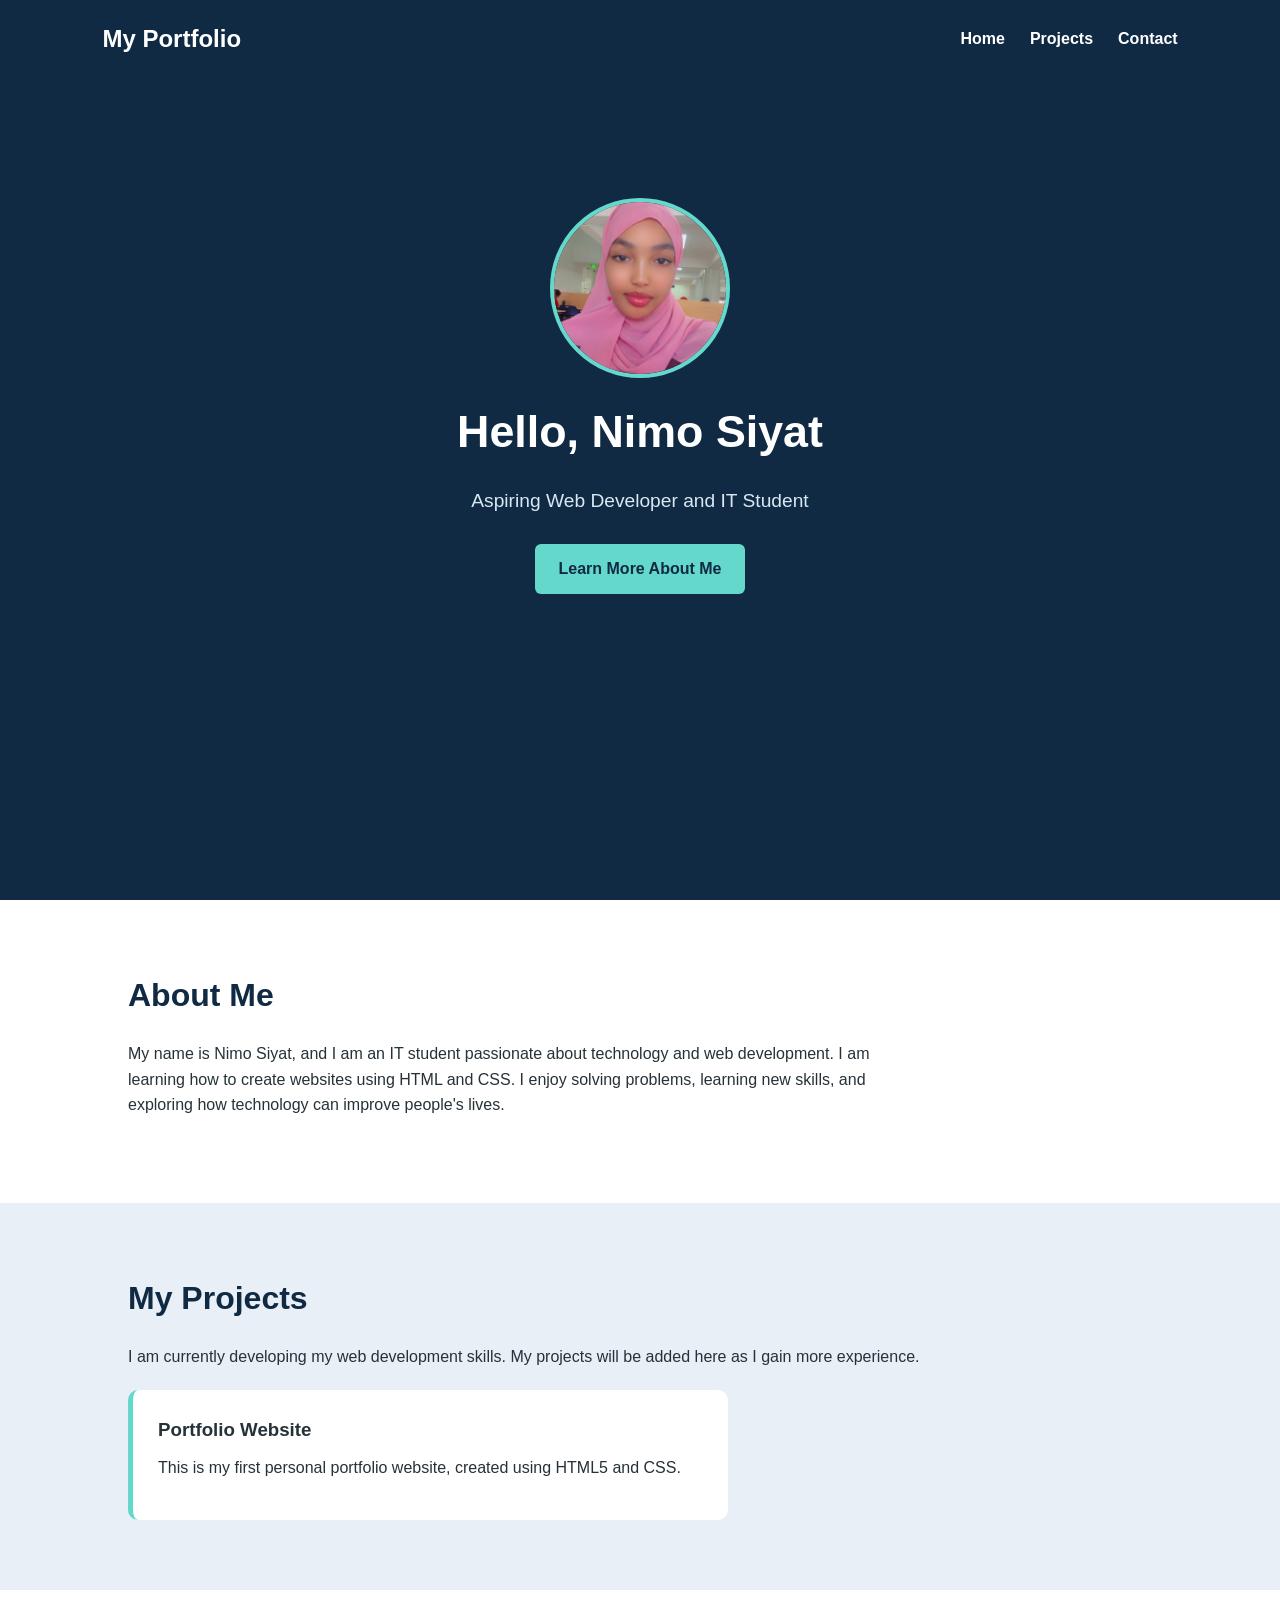
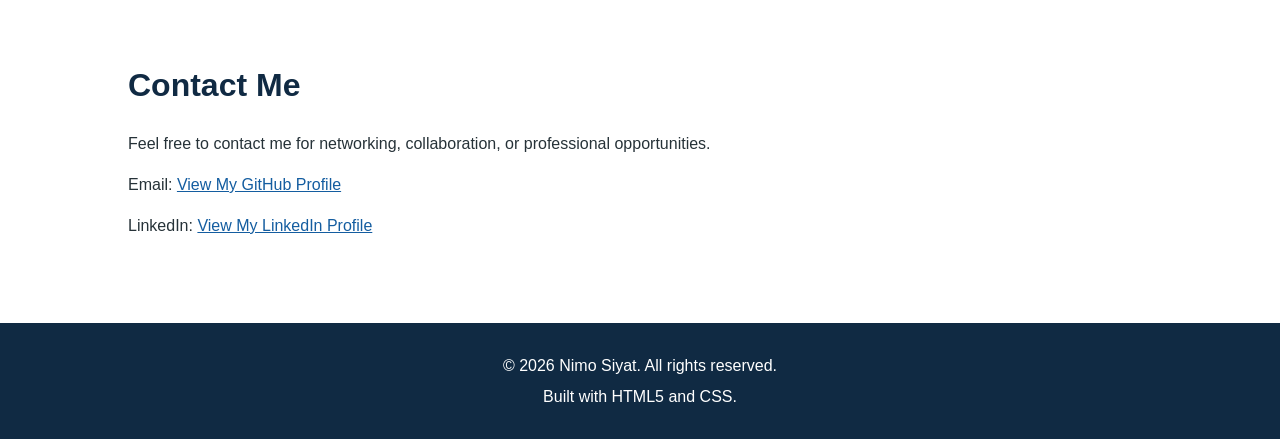
==== index.html @ 01bc9de4 "initial commit" ====
<!DOCTYPE html>
<html lang="en">
<head>
    <meta charset="UTF-8">
    <meta name="viewport" content="width=device-width, initial-scale=1.0">

    <meta name="description" content="My personal portfolio website">

    <title>My Portfolio | Home</title>

    <link rel="stylesheet" href="CSS/style.css">
</head>

<body>

    <header class="hero" id="home">

        <nav class="navbar" aria-label="Main navigation">
            <a href="#home" class="logo">My Portfolio</a>

            <ul class="nav-links">
                <li><a href="#home">Home</a></li>
                <li><a href="#projects">Projects</a></li>
                <li><a href="#contact">Contact</a></li>
            </ul>
        </nav>

        <div class="hero-content">

            <img
                src="images/profile.jpeg"
                alt="A professional photo of Your Name"
                class="profile-photo"
                width="180"
                height="180"
            >

            <h1>Hello, Nimo Siyat</h1>

            <p class="tagline">
                Aspiring Web Developer and IT Student
            </p>

            <a href="#about" class="btn">Learn More About Me</a>

        </div>

    </header>


    <main>

        <section class="about section" id="about">

            <h2>About Me</h2>

            <p>
                My name is Nimo Siyat, and I am an IT student
                passionate about technology and web development.
                I am learning how to create websites using HTML
                and CSS. I enjoy solving problems, learning new
                skills, and exploring how technology can improve
                people's lives.
            </p>

        </section>


        
        <section class="projects section" id="projects">

            <h2>My Projects</h2>

            <p>
                I am currently developing my web development skills.
                My projects will be added here as I gain more
                experience.
            </p>

            <div class="project-card">
                <h3>Portfolio Website</h3>

                <p>
                    This is my first personal portfolio website,
                    created using HTML5 and CSS.
                </p>
            </div>

        </section>


        <section class="contact section" id="contact">

            <h2>Contact Me</h2>

            <p>
                Feel free to contact me for networking,
                collaboration, or professional opportunities.
            </p>

            <p>
                Email:
                <a href="mailto:qwnashwaq@gmail.com>
                    qwnashwaq@gmail.com
                </a>
            </p>

            <p>
                GitHub:
                <a href="https://gitHub.com/NimoSiyat"
                   target="_blank"
                   rel="noopener noreferrer">
                    View My GitHub Profile
                </a>
            </p>

            <p>
                LinkedIn:
                <a href="https://www.linkedin.com/in/Nimo Siyat/"
                   target="_blank"
                   rel="noopener noreferrer">
                    View My LinkedIn Profile
                </a>
            </p>

        </section>

    </main>


    <footer class="footer">

        <p>
            &copy; 2026 Nimo Siyat. All rights reserved.
        </p>

        <p>Built with HTML5 and CSS.</p>

    </footer>

</body>
</html>
---- CSS/style.css ----
/* 1. GENERAL PAGE SETTINGS */

* {
    margin: 0;
    padding: 0;
    box-sizing: border-box;
}

html {
    scroll-behavior: smooth;
    scroll-padding-top: 20px;
}

body {
    font-family: Arial, Helvetica, sans-serif;
    line-height: 1.6;
    color: #263238;
    background-color: #f4f7fb;
}


/* 2. HERO SECTION */

.hero {
    background-color: #102a43;
    color: white;
    min-height: 100vh;
    padding: 20px 8%;
}


/* 3. NAVIGATION BAR */

.navbar {
    display: flex;
    justify-content: space-between;
    align-items: center;
    gap: 20px;
    flex-wrap: wrap;
}

.logo {
    color: white;
    text-decoration: none;
    font-size: 1.5rem;
    font-weight: bold;
}

.nav-links {
    display: flex;
    list-style: none;
    gap: 25px;
    flex-wrap: wrap;
}

.nav-links a {
    color: white;
    text-decoration: none;
    font-weight: bold;
}

.nav-links a:hover,
.nav-links a:focus {
    color: #64d8cb;
}


/* 4. HERO CONTENT */

.hero-content {
    min-height: 75vh;
    display: flex;
    flex-direction: column;
    justify-content: center;
    align-items: center;
    text-align: center;
    gap: 18px;
    padding: 40px 0;
}

.profile-photo {
    width: 180px;
    height: 180px;
    object-fit: cover;
    border-radius: 50%;
    border: 4px solid #64d8cb;
}

.hero-content h1 {
    font-size: 2.8rem;
}

.tagline {
    font-size: 1.2rem;
    color: #d9e8f5;
}


/* 5. BUTTON */

.btn {
    display: inline-block;
    background-color: #64d8cb;
    color: #102a43;
    text-decoration: none;
    padding: 12px 24px;
    border-radius: 6px;
    font-weight: bold;
    margin-top: 10px;
}

.btn:hover,
.btn:focus {
    background-color: white;
}


/* 6. GENERAL SECTIONS */

.section {
    padding: 70px 10%;
}

.section h2 {
    font-size: 2rem;
    color: #102a43;
    margin-bottom: 20px;
}

.section p {
    max-width: 800px;
    margin-bottom: 15px;
}


/* 7. ABOUT SECTION */

.about {
    background-color: white;
}


/* 8. PROJECTS SECTION */

.projects {
    background-color: #e8eff7;
}

.project-card {
    background-color: white;
    padding: 25px;
    border-radius: 10px;
    margin-top: 20px;
    max-width: 600px;
    border-left: 5px solid #64d8cb;
}

.project-card h3 {
    margin-bottom: 10px;
}


/* 9. CONTACT SECTION */

.contact {
    background-color: white;
}

.contact a {
    color: #145da0;
    overflow-wrap: anywhere;
}

.contact a:hover,
.contact a:focus {
    color: #102a43;
}


/* 10. FOOTER */

.footer {
    background-color: #102a43;
    color: white;
    text-align: center;
    padding: 25px 10%;
}

.footer p {
    margin: 5px 0;
}


/* 11. RESPONSIVE DESIGN FOR PHONES */

@media screen and (max-width: 600px) {

    .hero {
        padding: 20px 5%;
        min-height: auto;
    }

    .navbar {
        flex-direction: column;
        gap: 15px;
    }

    .nav-links {
        justify-content: center;
        gap: 15px;
    }

    .hero-content {
        min-height: 65vh;
    }

    .hero-content h1 {
        font-size: 2rem;
    }

    .tagline {
        font-size: 1rem;
    }

    .profile-photo {
        width: 145px;
        height: 145px;
    }

    .section {
        padding: 45px 6%;
    }

    .section h2 {
        font-size: 1.7rem;
    }

    .project-card {
        padding: 18px;
    }
}
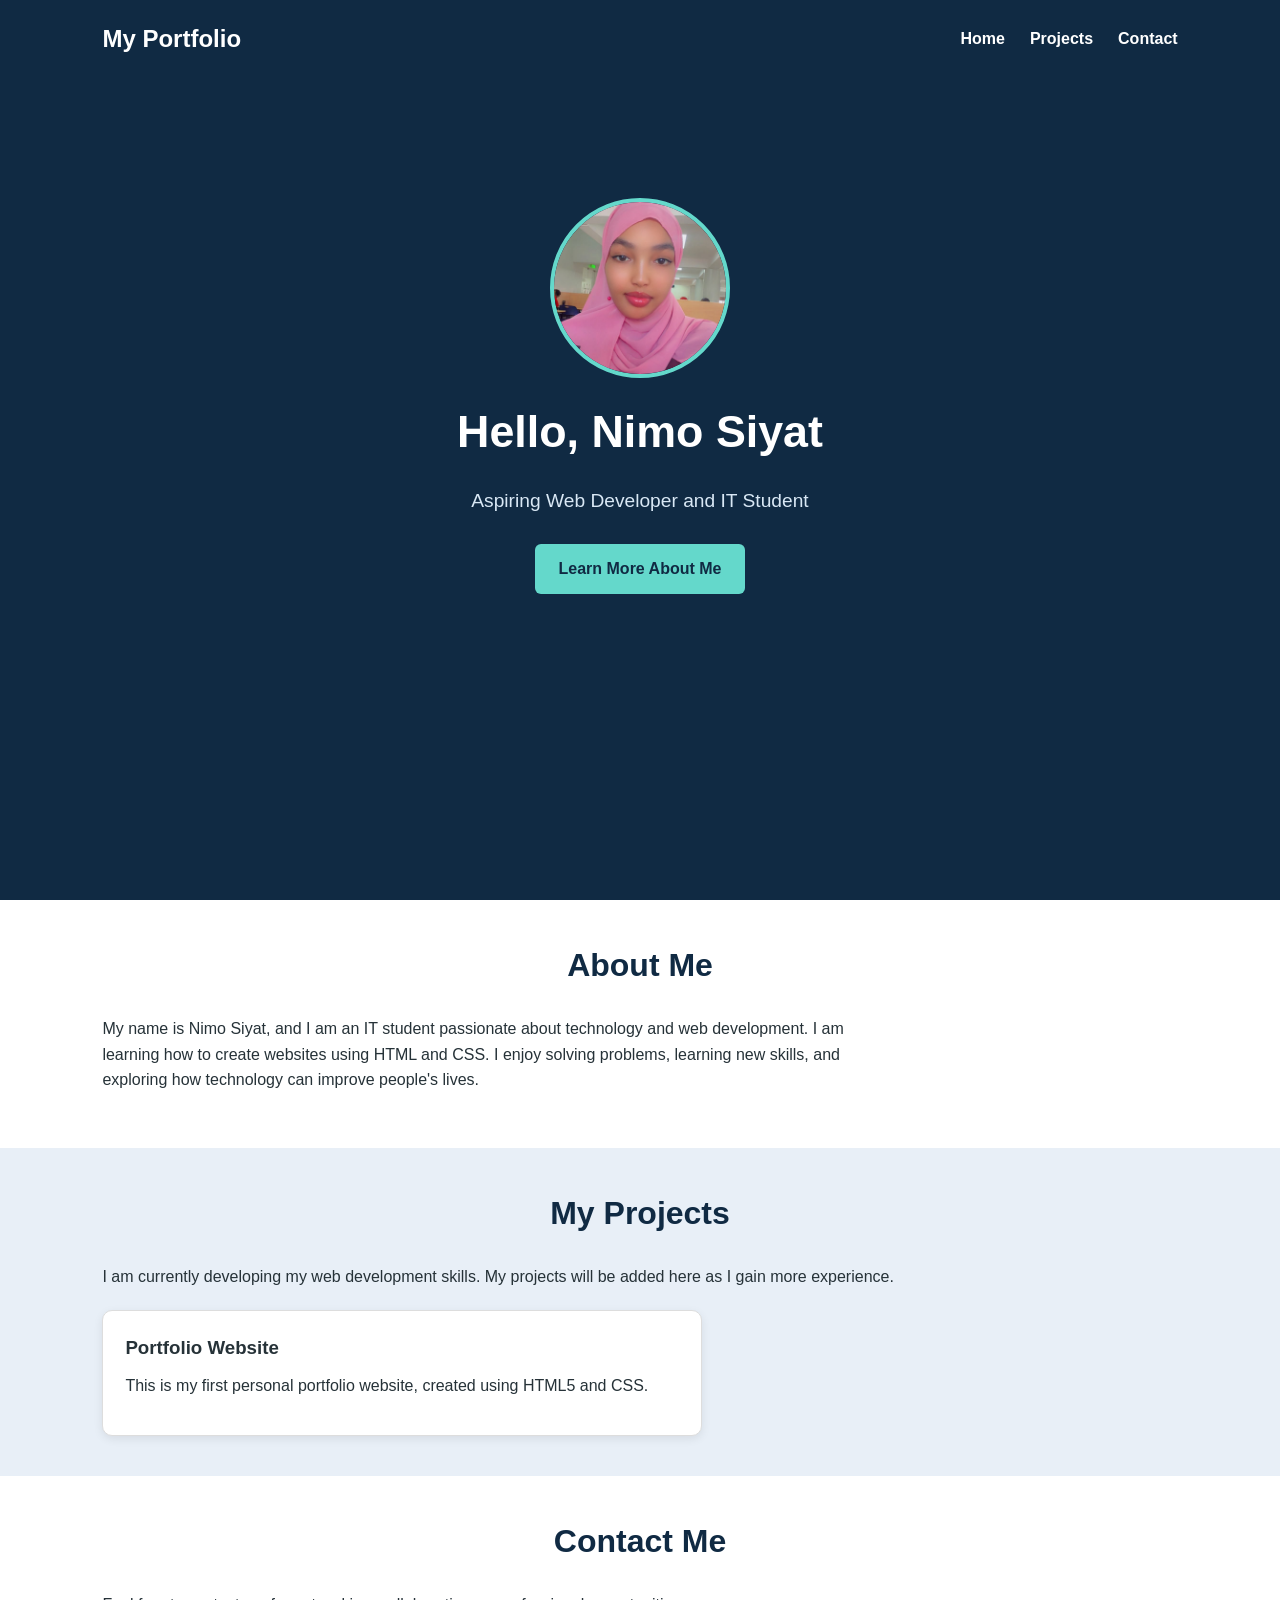
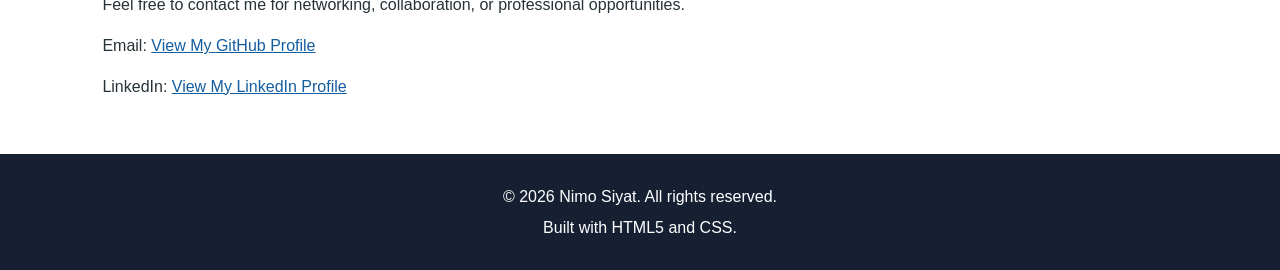
==== commit 469fde20: "Add projects page and Javascript interactivity" ====
--- a/index.html
+++ b/index.html
@@ -20,7 +20,7 @@
 
             <ul class="nav-links">
                 <li><a href="#home">Home</a></li>
-                <li><a href="#projects">Projects</a></li>
+                <li><a href="projects.html">Projects</a></li>
                 <li><a href="#contact">Contact</a></li>
             </ul>
         </nav>
@@ -135,6 +135,7 @@
         </p>
 
         <p>Built with HTML5 and CSS.</p>
+        <script src="script.js"></script>
 
     </footer>
 
--- a/CSS/style.css
+++ b/CSS/style.css
@@ -238,4 +238,163 @@
     .project-card {
         padding: 18px;
     }
+}
+
+/* Projects page introduction */
+.page-intro {
+    text-align: center;
+    padding: 60px 20px;
+    background: #f0f4f8;
+}
+
+.section {
+    padding: 40px 8%;
+}
+
+.section h2 {
+    text-align: center;
+    margin-bottom: 25px;
+}
+
+/* Skills */
+.skills-container {
+    max-width: 700px;
+    margin: auto;
+}
+
+.skill {
+    margin-bottom: 20px;
+}
+
+.skill p {
+    display: flex;
+    justify-content: space-between;
+}
+
+.progress {
+    height: 12px;
+    background: #ddd;
+    border-radius: 10px;
+    overflow: hidden;
+}
+
+.progress-bar {
+    height: 100%;
+    background: #2563eb;
+    border-radius: 10px;
+}
+
+/* Project cards */
+.filter-buttons {
+    display: flex;
+    justify-content: center;
+    flex-wrap: wrap;
+    gap: 10px;
+    margin-bottom: 25px;
+}
+
+.filter-btn,
+.details-btn {
+    padding: 10px 16px;
+    border: none;
+    border-radius: 5px;
+    cursor: pointer;
+}
+
+.filter-btn.active {
+    background: #2563eb;
+    color: white;
+}
+
+.projects-container,
+.services-container {
+    display: grid;
+    grid-template-columns: repeat(3, minmax(0, 1fr));
+    gap: 20px;
+}
+
+.project-card,
+.service-card {
+    padding: 22px;
+    border-radius: 10px;
+    border: 1px solid #ddd;
+    background: white;
+    box-shadow: 0 3px 10px rgba(0, 0, 0, 0.08);
+}
+
+.project-card h3,
+.service-card h3 {
+    margin-top: 0;
+}
+
+.project-card a {
+    display: inline-block;
+    margin-top: 12px;
+}
+
+.project-details {
+    padding: 10px;
+    background: #f0f4f8;
+    border-radius: 5px;
+}
+
+/* Contact form */
+#contact-form {
+    max-width: 600px;
+    margin: auto;
+    display: flex;
+    flex-direction: column;
+    gap: 12px;
+}
+
+#contact-form input,
+#contact-form textarea {
+    width: 100%;
+    box-sizing: border-box;
+    padding: 12px;
+    border: 1px solid #bbb;
+    border-radius: 5px;
+    font: inherit;
+}
+
+#contact-form textarea {
+    min-height: 120px;
+    resize: vertical;
+}
+
+#contact-form button {
+    padding: 12px;
+    border: none;
+    border-radius: 5px;
+    background: #2563eb;
+    color: white;
+    cursor: pointer;
+}
+
+#form-feedback {
+    overflow-wrap: anywhere;
+}
+
+/* Footer */
+.footer {
+    text-align: center;
+    padding: 25px;
+    background: #172033;
+    color: white;
+}
+
+/* Mobile responsive layout */
+@media (max-width: 768px) {
+    .projects-container,
+    .services-container {
+        grid-template-columns: 1fr;
+    }
+
+    .section {
+        padding: 30px 5%;
+    }
+
+    .navbar {
+        flex-wrap: wrap;
+    }
 }
